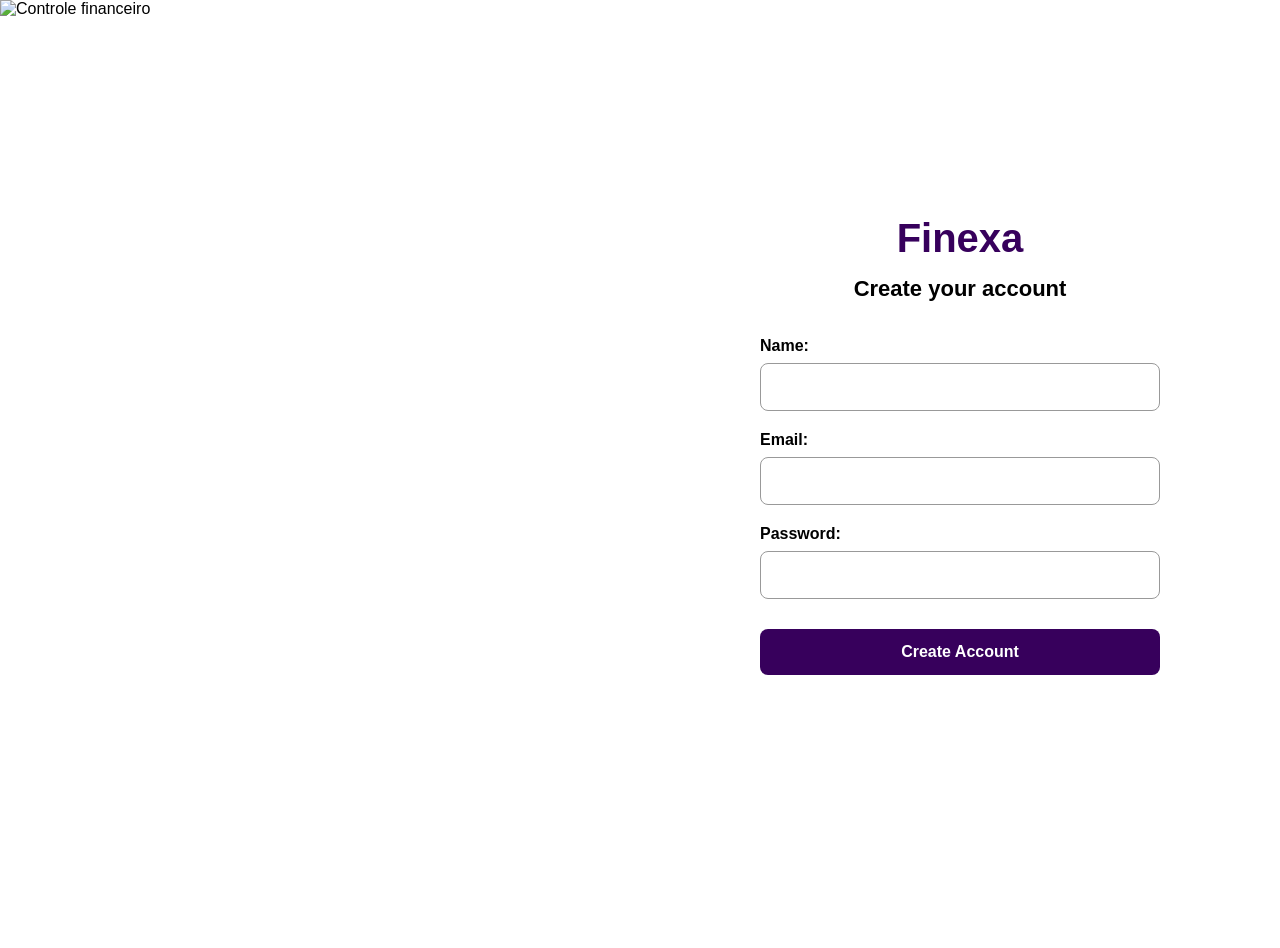
==== pages/index.html @ b5222551 "Update button of register." ====
<!DOCTYPE html>
<html lang="pt-BR">

<head>
    <meta charset="UTF-8">
    <meta name="viewport" content="width=device-width, initial-scale=1.0">

    <link rel="stylesheet" href="../style.css">

    <title>Finexa - registration screen</title>
</head>

<body>

    <main>

        <!-- LADO ESQUERDO -->
        <div class="img-finace_control">

            <img src="https://img.magnific.com/premium-photo/abstract-purple-data-visualization-growth-progress-finance_1276746-15206.jpg?semt=ais_hybrid&w=740&q=80"
                alt="Controle financeiro">

        </div>


        <!-- LADO DIREITO -->
        <div class="block1">

            <div class="logo">
                <h1>Finexa</h1>
            </div>

            <p>Create your account</p>

            <form id="formUsuario">

                <label for="nome">Name:</label>
                <input type="text" id="nome" name="nome" required>
                <span id="erroNome" class="erro"></span>

                <label for="email">Email:</label>
                <input type="email" id="email" name="email" required>
                <span id="erroEmail" class="erro"></span>

                <label for="senha">Password:</label>
                <input type="password" id="senha" name="senha" required>
                <span id="erroSenha" class="erro"></span>

                <input type="submit" id="btnCadastrar" value="Create Account">

            </form>

        </div>

    </main>

    <footer>
        <p>&copy; 2026 Finexa. All rights reserved.</p>
    </footer>

    <div id="modalSucesso" class="modal-sucesso">

        <div class="modal-conteudo">

            <h2>Cadastro realizado!</h2>

            <p id="mensagemUsuario"></p>

            <button id="fecharModal">Continuar</button>

        </div>

    </div>

    <script src="../services/script.js"></script>

</body>

</html>
---- style.css ----
:root {
    --principal-color: rgb(55, 0, 92);
}

* {
    box-sizing: border-box;
    margin: 0;
    padding: 0;
}

html, body {
    height: 100%;
    overflow-x: hidden;
}

body {
    font-family: Arial, sans-serif;
    background-color: #ffffff;
}


/* =========================
   ÁREA PRINCIPAL
========================= */

main {
    display: flex;

    width: 100%;
    min-height: 100vh;
}


/* =========================
   IMAGEM
========================= */

.img-finace_control {
    position: relative;

    width: 50%;
    min-height: 100vh;

    overflow: hidden;
}

.img-finace_control img {
    width: 100%;
    height: 100%;

    object-fit: cover;

    display: block;
}


/* ==================
    LOGO
=================== */

.logo {
    display: flex;
    flex-direction: column;
    text-align: center;

    padding: 10px 20px;
    color: var(--principal-color);
}

.logo h1 {
    font-size: 40px;
}


/* =========================
   FORMULÁRIO
========================= */

.block1 {
    width: 50%;
    min-height: 100vh;

    display: flex;
    flex-direction: column;

    justify-content: center;
    align-items: center;

    padding: 40px;
}

.block1 h1 {
    color: var(--principal-color);
    margin-bottom: 5px;
}

.block1 p {
    font-size: 22px;
    font-weight: bold;

    margin-bottom: 35px;
}


/* FORM */

#formUsuario {
    width: 100%;
    max-width: 400px;

    display: flex;
    flex-direction: column;
}

#formUsuario label {
    margin-bottom: 8px;

    font-weight: bold;
}

#formUsuario input {
    width: 100%;

    padding: 14px;

    margin-bottom: 20px;

    border: 1px solid #999;
    border-radius: 8px;

    font-size: 16px;

    transition: border-color 0.2s, box-shadow 0.2s;
}

#formUsuario input:focus {
    outline: none;

    border-color: var(--principal-color);
    box-shadow: 0 0 0 3px rgba(55, 0, 92, 0.15);
}

#btnCadastrar:disabled {
    background-color: #808080;
    cursor: not-allowed;
}

#formUsuario input[type="submit"] {
    margin-top: 10px;

    padding: 14px;

    border-radius: 8px;

    font-size: 16px;
    font-weight: bold;

    background-color: var(--principal-color);
    color: white;

    border: none;

    cursor: pointer;

    transition: 0.3s;
}

#formUsuario input[type="submit"]:hover {
    background-color: #2a0068;
}


/* =========================
   FOOTER
========================= */

footer {
    text-align: center;

    padding: 15px;
}

/* =========================
   MENSAGEM DE CADASTRO
========================= */

.modal-sucesso {
    position: fixed;
    inset: 0;

    display: none;

    justify-content: center;
    align-items: center;

    background: rgba(0, 0, 0, 0.5);

    z-index: 1000;
}

.modal-conteudo {
    width: 400px;
    max-width: 90%;

    padding: 30px;

    background: white;

    border-radius: 15px;

    text-align: center;

    box-shadow: 0 10px 30px rgba(0, 0, 0, 0.2);
}

.modal-conteudo h2 {
    margin-bottom: 15px;
}

.modal-conteudo p {
    margin-bottom: 25px;
}

.modal-conteudo button {
    padding: 10px 25px;

    border: none;
    border-radius: 8px;

    cursor: pointer;
}

.modal-conteudo button:hover {
    background-color: var(--principal-color);
    transition: 0.3s;
    color: white;
}
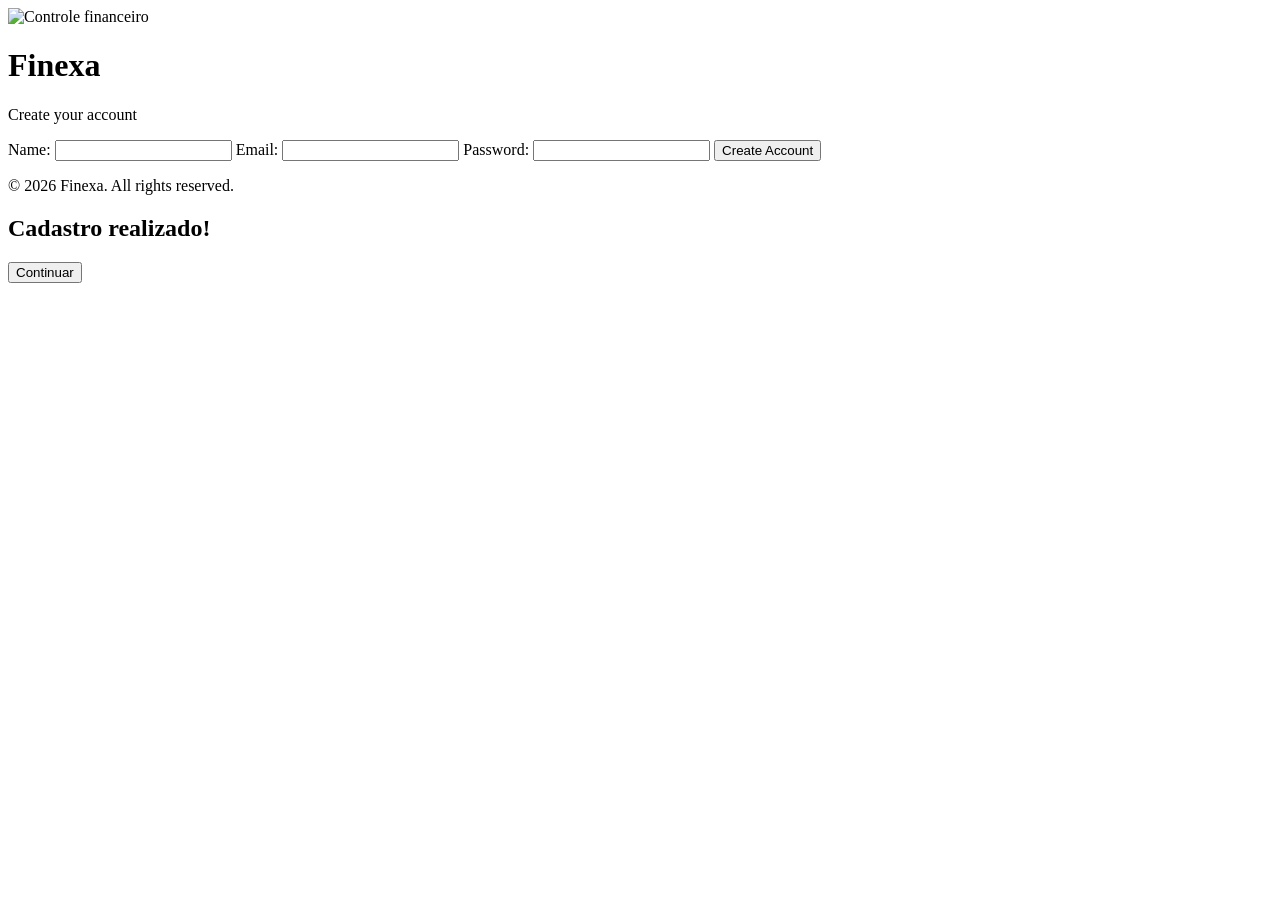
==== commit 87aa2380: "Fragmentacion file CSS in resnposividade" ====
--- a/pages/index.html
+++ b/pages/index.html
@@ -5,7 +5,10 @@
     <meta charset="UTF-8">
     <meta name="viewport" content="width=device-width, initial-scale=1.0">
 
-    <link rel="stylesheet" href="../style.css">
+    <link rel="stylesheet" href="../styles/global.css">
+    <link rel="stylesheet" href="../styles/layout.css">
+    <link rel="stylesheet" href="../styles/form.css">
+    <link rel="stylesheet" href="../styles/modal.css">
 
     <title>Finexa - registration screen</title>
 </head>
@@ -62,7 +65,7 @@
 
         <div class="modal-conteudo">
 
-            <h2>Cadastro realizado!</h2>
+            <h2 id="tituloModal">Cadastro realizado!</h2>
 
             <p id="mensagemUsuario"></p>
 
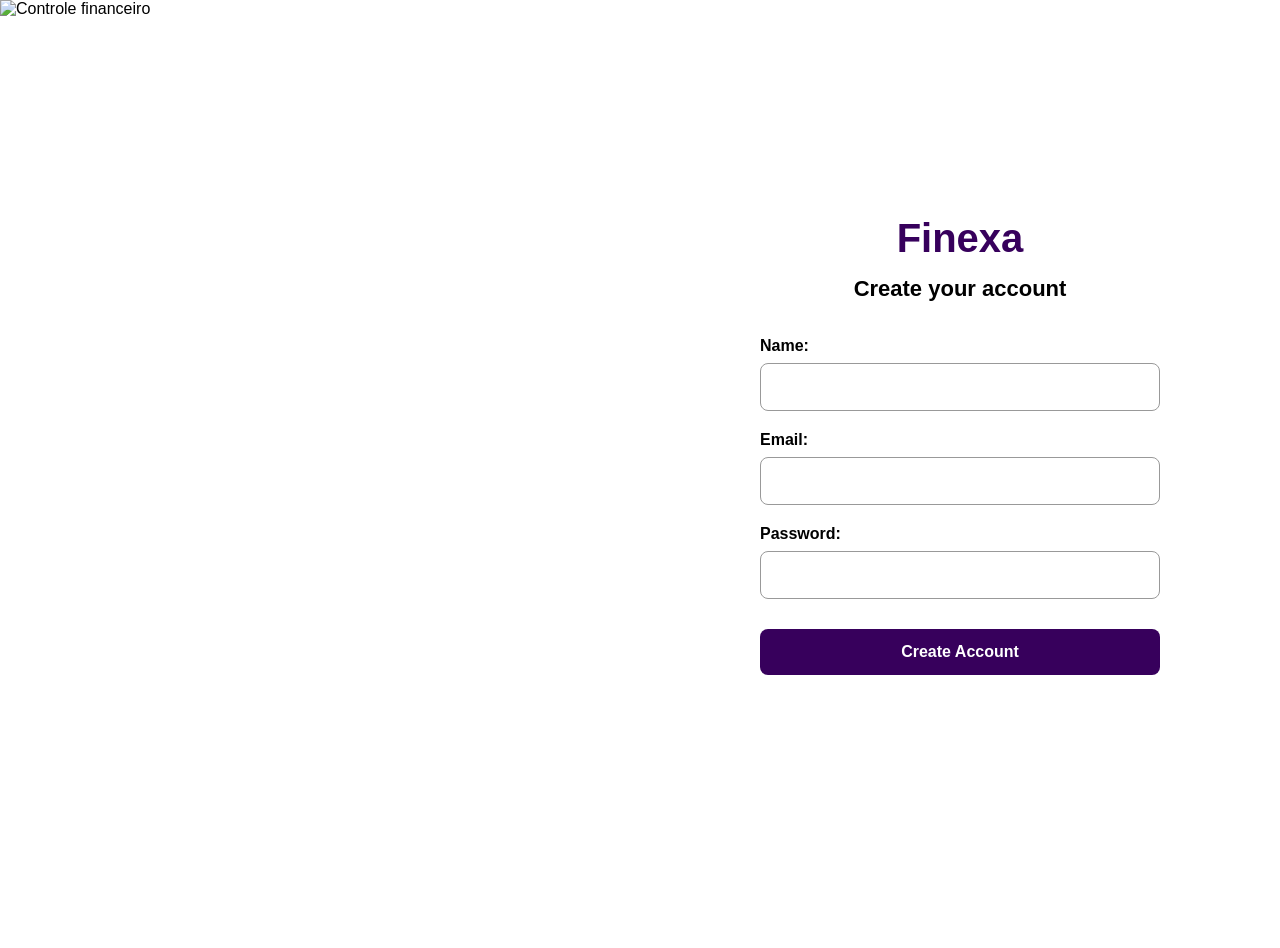
==== commit 6f52f165: "fragmentation of the CSS file by responsibility" ====
--- a/pages/index.html
+++ b/pages/index.html
@@ -5,10 +5,10 @@
     <meta charset="UTF-8">
     <meta name="viewport" content="width=device-width, initial-scale=1.0">
 
-    <link rel="stylesheet" href="../styles/global.css">
-    <link rel="stylesheet" href="../styles/layout.css">
-    <link rel="stylesheet" href="../styles/form.css">
-    <link rel="stylesheet" href="../styles/modal.css">
+    <link rel="stylesheet" href="../style/global.css">
+    <link rel="stylesheet" href="../style/layout.css">
+    <link rel="stylesheet" href="../style/form.css">
+    <link rel="stylesheet" href="../style/modal.css">
 
     <title>Finexa - registration screen</title>
 </head>
--- a/style/global.css
+++ b/style/global.css
@@ -0,0 +1,19 @@
+:root {
+    --principal-color: rgb(55, 0, 92);
+}
+
+* {
+    box-sizing: border-box;
+    margin: 0;
+    padding: 0;
+}
+
+html, body {
+    height: 100%;
+    overflow-x: hidden;
+}
+
+body {
+    font-family: Arial, sans-serif;
+    background-color: #ffffff;
+}
--- a/style/layout.css
+++ b/style/layout.css
@@ -0,0 +1,92 @@
+/* =========================
+   ÁREA PRINCIPAL
+========================= */
+
+main {
+    display: flex;
+
+    width: 100%;
+    min-height: 100vh;
+}
+
+
+/* =========================
+   IMAGEM
+========================= */
+
+.img-finace_control {
+    position: relative;
+
+    width: 50%;
+    min-height: 100vh;
+
+    overflow: hidden;
+}
+
+.img-finace_control img {
+    width: 100%;
+    height: 100%;
+
+    object-fit: cover;
+
+    display: block;
+}
+
+
+/* ==================
+    LOGO
+=================== */
+
+.logo {
+    display: flex;
+    flex-direction: column;
+    text-align: center;
+
+    padding: 10px 20px;
+    color: var(--principal-color);
+}
+
+.logo h1 {
+    font-size: 40px;
+}
+
+
+/* =========================
+   BLOCO DO FORMULÁRIO
+========================= */
+
+.block1 {
+    width: 50%;
+    min-height: 100vh;
+
+    display: flex;
+    flex-direction: column;
+
+    justify-content: center;
+    align-items: center;
+
+    padding: 40px;
+}
+
+.block1 h1 {
+    color: var(--principal-color);
+    margin-bottom: 5px;
+}
+
+.block1 p {
+    font-size: 22px;
+    font-weight: bold;
+
+    margin-bottom: 35px;
+}
+
+
+/* =========================
+   FOOTER
+========================= */
+
+footer {
+    text-align: center;
+
+    padding: 15px;
+}
--- a/style/form.css
+++ b/style/form.css
@@ -0,0 +1,68 @@
+/* =========================
+   FORMULÁRIO
+========================= */
+
+#formUsuario {
+    width: 100%;
+    max-width: 400px;
+
+    display: flex;
+    flex-direction: column;
+}
+
+#formUsuario label {
+    margin-bottom: 8px;
+
+    font-weight: bold;
+}
+
+#formUsuario input {
+    width: 100%;
+
+    padding: 14px;
+
+    margin-bottom: 20px;
+
+    border: 1px solid #999;
+    border-radius: 8px;
+
+    font-size: 16px;
+
+    transition: border-color 0.2s, box-shadow 0.2s;
+}
+
+#formUsuario input:focus {
+    outline: none;
+
+    border-color: var(--principal-color);
+    box-shadow: 0 0 0 3px rgba(55, 0, 92, 0.15);
+}
+
+#btnCadastrar:disabled {
+    background-color: #808080;
+    cursor: not-allowed;
+}
+
+#formUsuario input[type="submit"] {
+    margin-top: 10px;
+
+    padding: 14px;
+
+    border-radius: 8px;
+
+    font-size: 16px;
+    font-weight: bold;
+
+    background-color: var(--principal-color);
+    color: white;
+
+    border: none;
+
+    cursor: pointer;
+
+    transition: 0.3s;
+}
+
+#formUsuario input[type="submit"]:hover {
+    background-color: #2a0068;
+}
--- a/style/modal.css
+++ b/style/modal.css
@@ -0,0 +1,55 @@
+/* =========================
+   MENSAGEM DE CADASTRO
+========================= */
+
+.modal-sucesso {
+    position: fixed;
+    inset: 0;
+
+    display: none;
+
+    justify-content: center;
+    align-items: center;
+
+    background: rgba(0, 0, 0, 0.5);
+
+    z-index: 1000;
+}
+
+.modal-conteudo {
+    width: 400px;
+    max-width: 90%;
+
+    padding: 30px;
+
+    background: white;
+
+    border-radius: 15px;
+
+    text-align: center;
+
+    box-shadow: 0 10px 30px rgba(0, 0, 0, 0.2);
+}
+
+.modal-conteudo h2 {
+    margin-bottom: 15px;
+}
+
+.modal-conteudo p {
+    margin-bottom: 25px;
+}
+
+.modal-conteudo button {
+    padding: 10px 25px;
+
+    border: none;
+    border-radius: 8px;
+
+    cursor: pointer;
+}
+
+.modal-conteudo button:hover {
+    background-color: var(--principal-color);
+    transition: 0.3s;
+    color: white;
+}
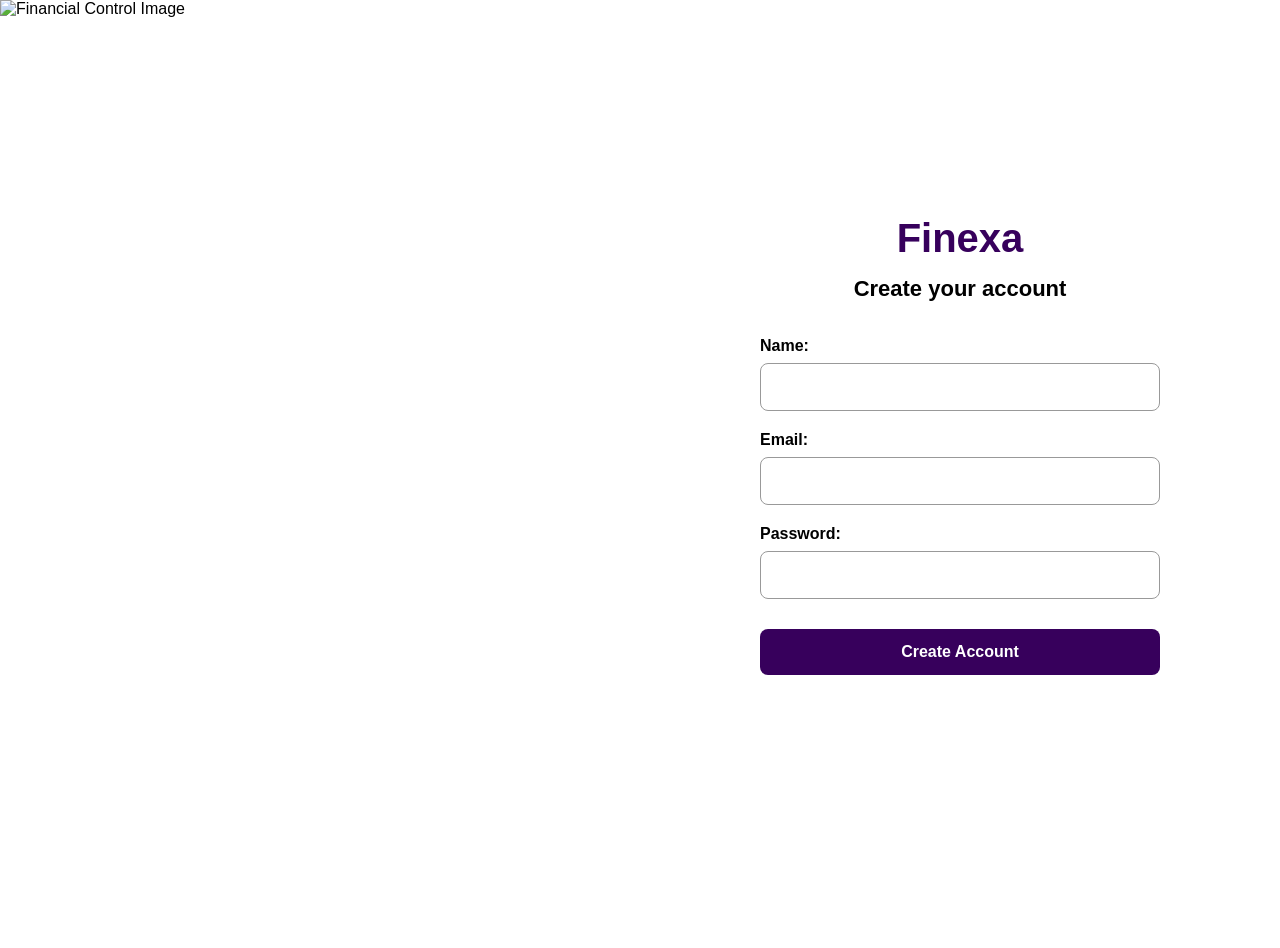
==== commit 7a57ebf8: "Translation of names into English" ====
--- a/pages/index.html
+++ b/pages/index.html
@@ -21,35 +21,35 @@
         <div class="img-finace_control">
 
             <img src="https://img.magnific.com/premium-photo/abstract-purple-data-visualization-growth-progress-finance_1276746-15206.jpg?semt=ais_hybrid&w=740&q=80"
-                alt="Controle financeiro">
+                alt="Financial Control Image">
 
         </div>
 
 
         <!-- LADO DIREITO -->
-        <div class="block1">
+        <div class="registrationForm">
 
-            <div class="logo">
+            <div class="headline">
                 <h1>Finexa</h1>
             </div>
 
             <p>Create your account</p>
 
-            <form id="formUsuario">
+            <form id="userForm">
 
-                <label for="nome">Name:</label>
-                <input type="text" id="nome" name="nome" required>
-                <span id="erroNome" class="erro"></span>
+                <label for="name">Name:</label>
+                <input type="text" id="name" name="nome" required>
+                <span id="erroName" class="erro"></span>
 
                 <label for="email">Email:</label>
                 <input type="email" id="email" name="email" required>
                 <span id="erroEmail" class="erro"></span>
 
-                <label for="senha">Password:</label>
-                <input type="password" id="senha" name="senha" required>
-                <span id="erroSenha" class="erro"></span>
+                <label for="password">Password:</label>
+                <input type="password" id="password" name="senha" required>
+                <span id="erroPassword" class="erro"></span>
 
-                <input type="submit" id="btnCadastrar" value="Create Account">
+                <input type="submit" id="btnRegister" value="Create Account">
 
             </form>
 
@@ -61,15 +61,15 @@
         <p>&copy; 2026 Finexa. All rights reserved.</p>
     </footer>
 
-    <div id="modalSucesso" class="modal-sucesso">
+    <div id="modalResponse" class="modal-response">
 
-        <div class="modal-conteudo">
+        <div class="modal-content">
 
-            <h2 id="tituloModal">Cadastro realizado!</h2>
+            <h2 id="titleModal">Registration complete!</h2>
 
-            <p id="mensagemUsuario"></p>
+            <p id="userMessage"></p>
 
-            <button id="fecharModal">Continuar</button>
+            <button id="closeModal">Continue</button>
 
         </div>
 
--- a/style/layout.css
+++ b/style/layout.css
@@ -37,7 +37,7 @@
     LOGO
 =================== */
 
-.logo {
+.headline {
     display: flex;
     flex-direction: column;
     text-align: center;
@@ -46,7 +46,7 @@
     color: var(--principal-color);
 }
 
-.logo h1 {
+.headline h1 {
     font-size: 40px;
 }
 
@@ -55,7 +55,7 @@
    BLOCO DO FORMULÁRIO
 ========================= */
 
-.block1 {
+.registrationForm {
     width: 50%;
     min-height: 100vh;
 
@@ -68,12 +68,12 @@
     padding: 40px;
 }
 
-.block1 h1 {
+.registrationForm h1 {
     color: var(--principal-color);
     margin-bottom: 5px;
 }
 
-.block1 p {
+.registrationForm p {
     font-size: 22px;
     font-weight: bold;
 
--- a/style/form.css
+++ b/style/form.css
@@ -2,7 +2,7 @@
    FORMULÁRIO
 ========================= */
 
-#formUsuario {
+#userForm {
     width: 100%;
     max-width: 400px;
 
@@ -10,13 +10,13 @@
     flex-direction: column;
 }
 
-#formUsuario label {
+#userForm label {
     margin-bottom: 8px;
 
     font-weight: bold;
 }
 
-#formUsuario input {
+#userForm input {
     width: 100%;
 
     padding: 14px;
@@ -31,19 +31,19 @@
     transition: border-color 0.2s, box-shadow 0.2s;
 }
 
-#formUsuario input:focus {
+#userForm input:focus {
     outline: none;
 
     border-color: var(--principal-color);
     box-shadow: 0 0 0 3px rgba(55, 0, 92, 0.15);
 }
 
-#btnCadastrar:disabled {
+#btnRegister:disabled {
     background-color: #808080;
     cursor: not-allowed;
 }
 
-#formUsuario input[type="submit"] {
+#userForm input[type="submit"] {
     margin-top: 10px;
 
     padding: 14px;
@@ -63,6 +63,6 @@
     transition: 0.3s;
 }
 
-#formUsuario input[type="submit"]:hover {
+#userForm input[type="submit"]:hover {
     background-color: #2a0068;
 }
--- a/style/modal.css
+++ b/style/modal.css
@@ -2,7 +2,7 @@
    MENSAGEM DE CADASTRO
 ========================= */
 
-.modal-sucesso {
+.modal-response {
     position: fixed;
     inset: 0;
 
@@ -16,7 +16,7 @@
     z-index: 1000;
 }
 
-.modal-conteudo {
+.modal-content {
     width: 400px;
     max-width: 90%;
 
@@ -31,15 +31,15 @@
     box-shadow: 0 10px 30px rgba(0, 0, 0, 0.2);
 }
 
-.modal-conteudo h2 {
+.modal-content h2 {
     margin-bottom: 15px;
 }
 
-.modal-conteudo p {
+.modal-content p {
     margin-bottom: 25px;
 }
 
-.modal-conteudo button {
+.modal-content button {
     padding: 10px 25px;
 
     border: none;
@@ -48,7 +48,7 @@
     cursor: pointer;
 }
 
-.modal-conteudo button:hover {
+.modal-content button:hover {
     background-color: var(--principal-color);
     transition: 0.3s;
     color: white;
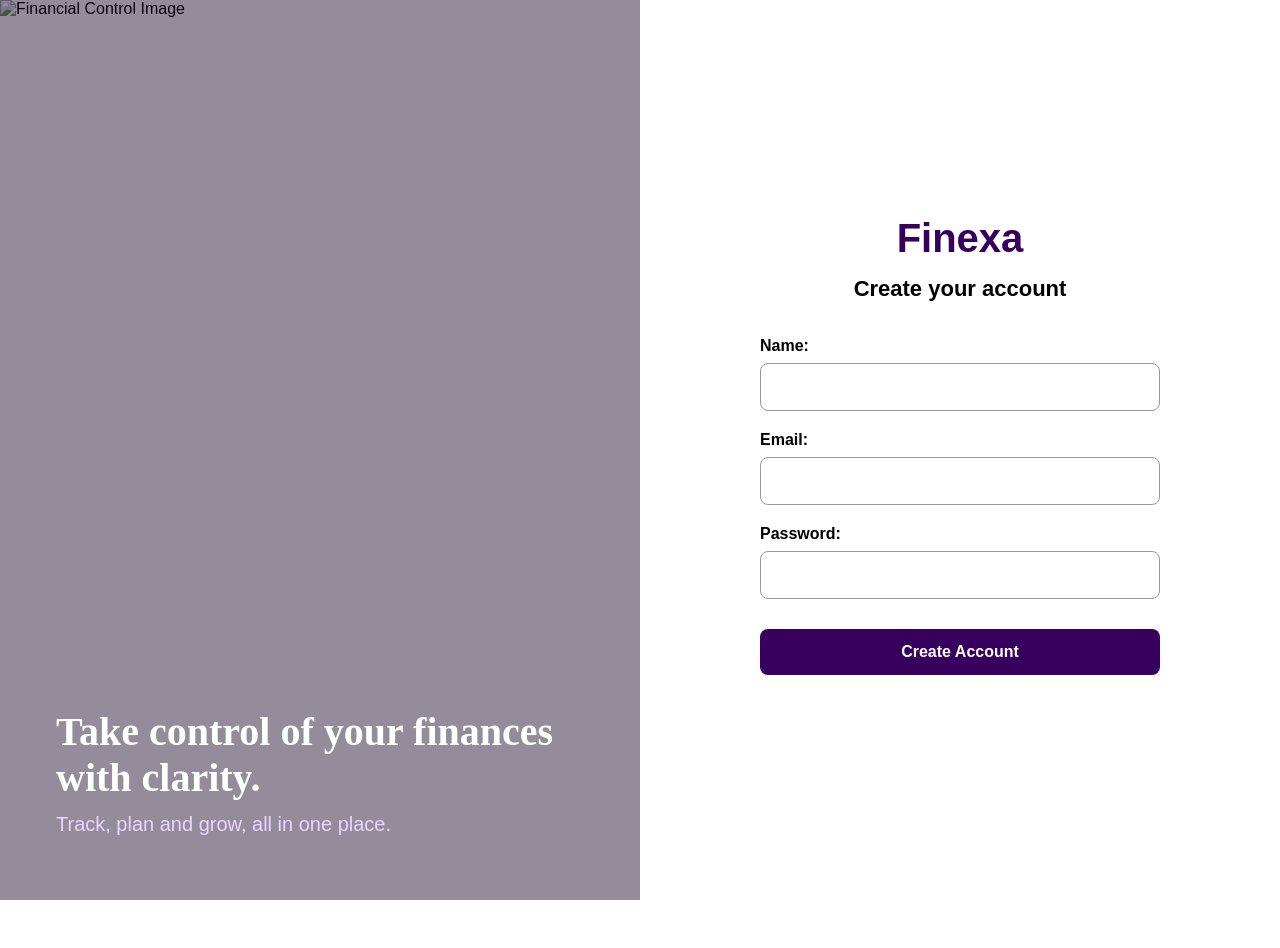
==== commit adb9e247: "Application icon in inputs of name, mail and password. Upgrade in UX/UI" ====
--- a/pages/index.html
+++ b/pages/index.html
@@ -5,12 +5,16 @@
     <meta charset="UTF-8">
     <meta name="viewport" content="width=device-width, initial-scale=1.0">
 
+    <link rel="icon" href="../assets/favicon_finexa.png" type="image/x-icon">
+
     <link rel="stylesheet" href="../style/global.css">
     <link rel="stylesheet" href="../style/layout.css">
     <link rel="stylesheet" href="../style/form.css">
     <link rel="stylesheet" href="../style/modal.css">
 
+    <script src="https://unpkg.com/lucide@latest"></script>
     <title>Finexa - registration screen</title>
+
 </head>
 
 <body>
@@ -22,6 +26,11 @@
 
             <img src="https://img.magnific.com/premium-photo/abstract-purple-data-visualization-growth-progress-finance_1276746-15206.jpg?semt=ais_hybrid&w=740&q=80"
                 alt="Financial Control Image">
+
+            <div class="motivational-message">
+                <h2>Take control of your finances with clarity.</h2>
+                <p>Track, plan and grow, all in one place.</p>
+            </div>
 
         </div>
 
@@ -38,15 +47,28 @@
             <form id="userForm">
 
                 <label for="name">Name:</label>
-                <input type="text" id="name" name="nome" required>
+                <div class="input-container">
+                    <i data-lucide="user"></i>
+                    <input type="text" id="name" name="nome" required>
+                </div>
                 <span id="erroName" class="erro"></span>
 
                 <label for="email">Email:</label>
-                <input type="email" id="email" name="email" required>
+                <div class="input-container">
+                    <i data-lucide="mail"></i>
+                    <input type="email" id="email" name="email" required>
+                </div>
                 <span id="erroEmail" class="erro"></span>
 
                 <label for="password">Password:</label>
-                <input type="password" id="password" name="senha" required>
+                <div class="input-container">
+                    <i data-lucide="lock"></i>
+                    <input type="password" id="password" name="senha" required>
+                    <button type="button" id="togglePassword" class="toggle-password" aria-label="Show password">
+                    <i data-lucide="eye" class="icon-eye"></i>
+                    <i data-lucide="eye-off" class="icon-eye-off"></i>
+                </button>
+                </div>
                 <span id="erroPassword" class="erro"></span>
 
                 <input type="submit" id="btnRegister" value="Create Account">
@@ -75,7 +97,8 @@
 
     </div>
 
-    <script src="../services/script.js"></script>
+    <script src="../services/icons.js"></script>
+    <script src="../services/cadastro.js"></script>
 
 </body>
 
--- a/style/global.css
+++ b/style/global.css
@@ -1,5 +1,6 @@
 :root {
     --principal-color: rgb(55, 0, 92);
+    --background-color: #ffffff;
 }
 
 * {
@@ -15,5 +16,5 @@
 
 body {
     font-family: Arial, sans-serif;
-    background-color: #ffffff;
+    background-color: var(--background-color);
 }
--- a/style/layout.css
+++ b/style/layout.css
@@ -7,6 +7,41 @@
 
     width: 100%;
     min-height: 100vh;
+}
+
+/* =========================
+   MENSAGEM MOTIVACIONAL
+========================= */
+
+.motivational-message {
+    position: absolute;
+    z-index: 1;
+    left: 56px;
+    right: 56px;
+    bottom: 64px;
+    color: #fff;
+}
+
+.motivational-message h2 {
+    font-family: 'Cinzel', serif;
+    font-size: 40px;
+    font-weight: 700;
+    line-height: 1.15;
+}
+
+.motivational-message p {
+    font-family: 'Roboto', sans-serif;
+    margin-top: 12px;
+    font-size: 20px;
+    color: #e9d5ff;
+}
+
+/* escurece a imagem para o texto ficar legível */
+.img-finace_control::after {
+    content: "";
+    position: absolute;
+    inset: 0;
+    background: rgba(18, 0, 31, 0.45);
 }
 
 
--- a/style/form.css
+++ b/style/form.css
@@ -66,3 +66,76 @@
 #userForm input[type="submit"]:hover {
     background-color: #2a0068;
 }
+
+.input-container {
+    position: relative;
+    width: 100%;
+    margin-bottom: 20px;
+}
+
+/* #userForm na frente para vencer a regra "#userForm input" */
+#userForm .input-container input {
+    margin-bottom: 0;
+    padding: 14px 14px 14px 44px;
+}
+
+/* o Lucide transforma <i> em <svg>, por isso as duas regras */
+.input-container i,
+.input-container svg {
+    position: absolute;
+    left: 14px;
+    top: 50%;
+    transform: translateY(-50%);
+
+    width: 18px;
+    height: 18px;
+
+    color: var(--principal-color);
+    pointer-events: none;
+}
+
+/* espaço à direita para o texto não passar por cima do olhinho */
+#userForm .input-container input#password {
+    padding-right: 48px;
+}
+
+.toggle-password {
+    position: absolute;
+    right: 4px;
+    top: 50%;
+    transform: translateY(-50%);
+
+    width: 40px;
+    height: 40px;
+
+    display: flex;
+    align-items: center;
+    justify-content: center;
+
+    border: none;
+    background: transparent;
+    color: #6b7280;
+    cursor: pointer;
+}
+
+.toggle-password:hover {
+    color: var(--principal-color);
+}
+
+.toggle-password svg {
+    width: 20px;
+    height: 20px;
+}
+
+/* mostra só um dos dois ícones por vez */
+.toggle-password .icon-eye-off {
+    display: none;
+}
+
+.toggle-password.showing .icon-eye {
+    display: none;
+}
+
+.toggle-password.showing .icon-eye-off {
+    display: block;
+}
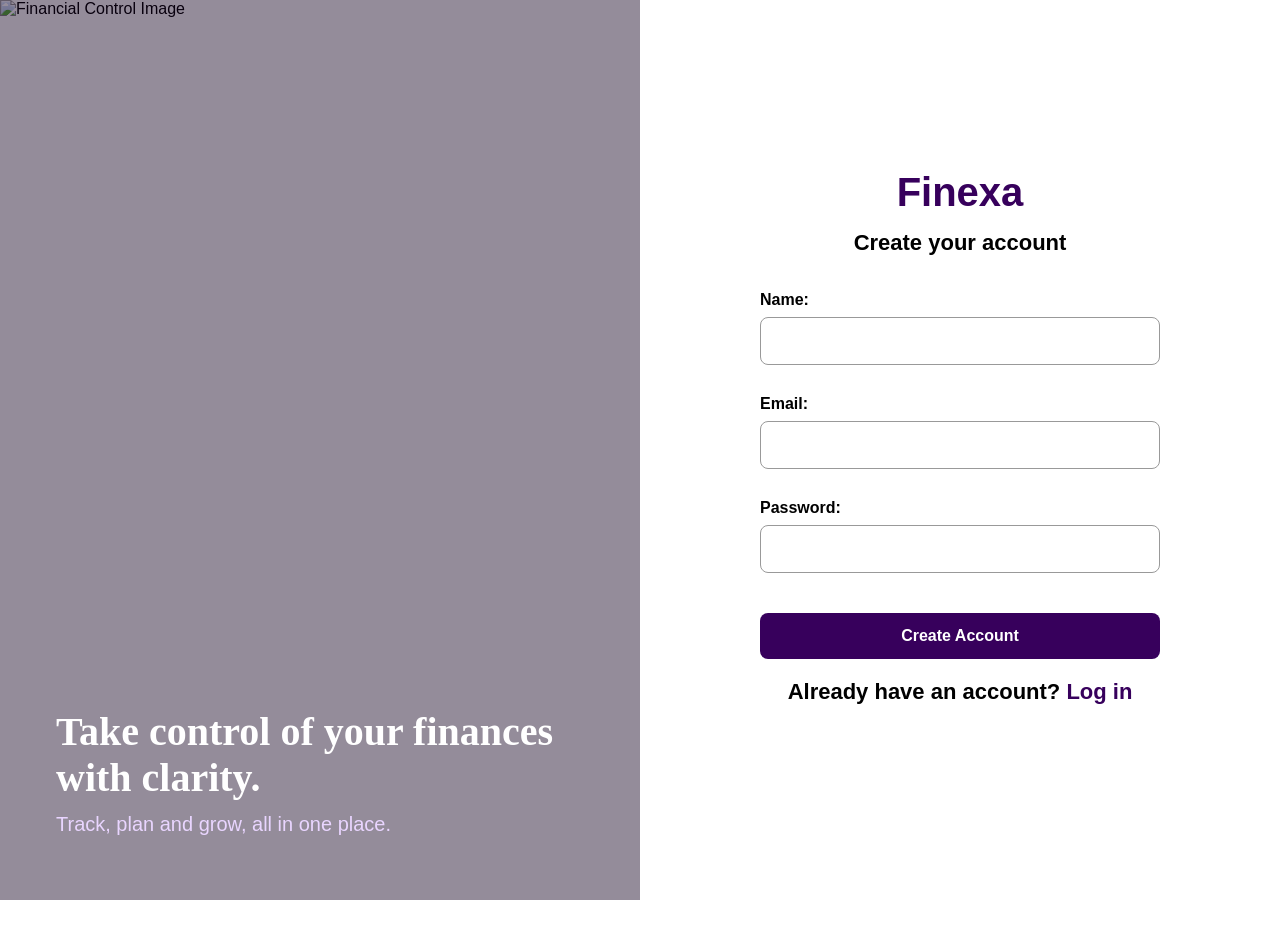
==== commit 87d129a5: "Update de UX/UI 2.0" ====
--- a/pages/index.html
+++ b/pages/index.html
@@ -75,6 +75,10 @@
 
             </form>
 
+        <div class="login-link">
+            <p>Already have an account? <a href="login.html">Log in</a></p>
+        </div>
+
         </div>
 
     </main>
--- a/style/form.css
+++ b/style/form.css
@@ -29,6 +29,11 @@
     font-size: 16px;
 
     transition: border-color 0.2s, box-shadow 0.2s;
+}
+
+.erro {
+    display: block;
+    margin-bottom: 10px;
 }
 
 #userForm input:focus {
@@ -138,4 +143,22 @@
 
 .toggle-password.showing .icon-eye-off {
     display: block;
+}
+
+.input-error {
+    border: 2px solid red !important;
+}
+
+.registrationForm a {
+    margin-top: 20px;
+
+    text-align: center;
+    text-decoration: none;
+
+    color: var(--principal-color);
+    font-weight: bold;
+}
+
+.registrationForm a:hover {
+    text-decoration: underline;
 }
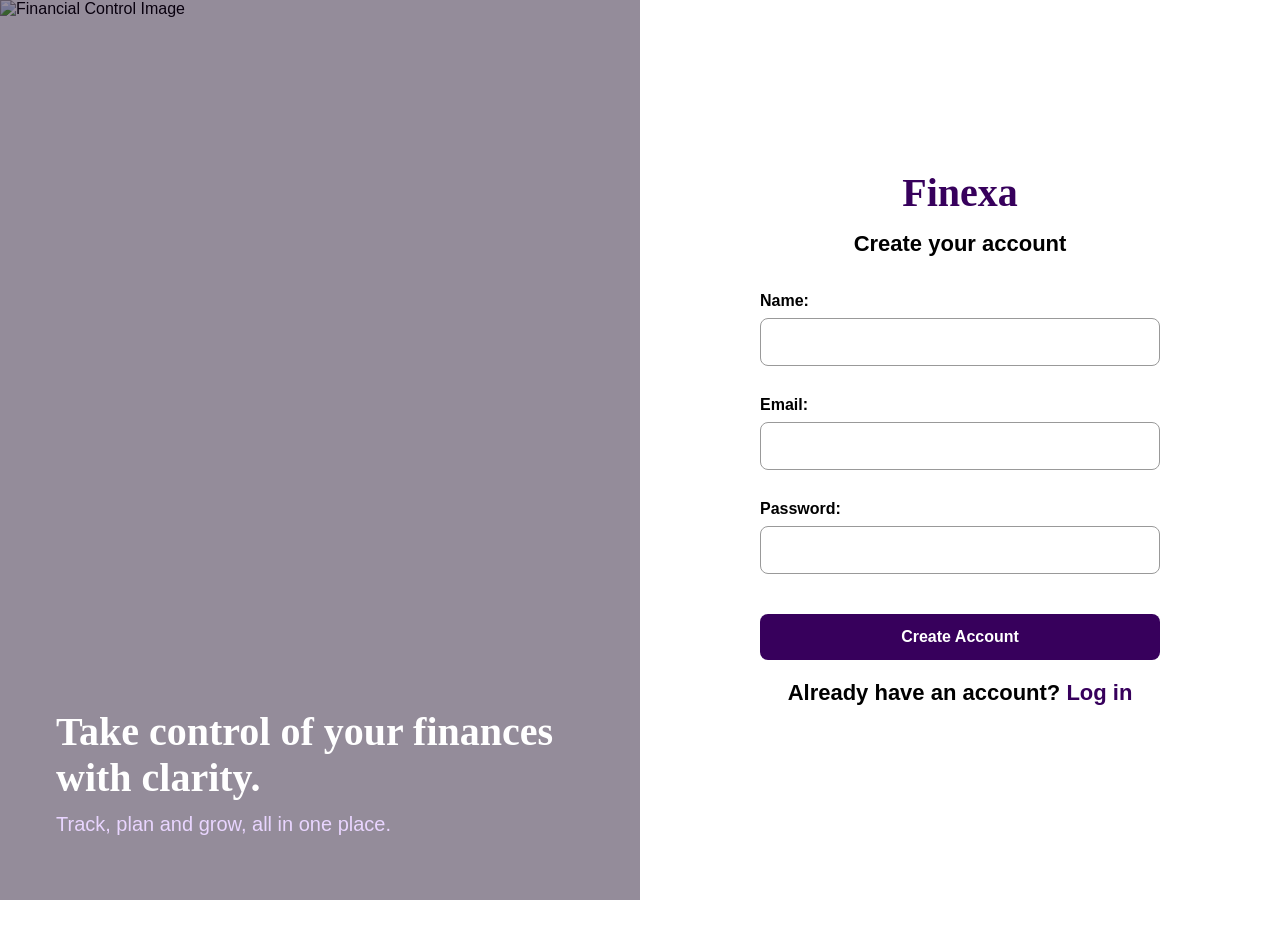
==== commit 2be373a3: "Update UX/UI 3.0" ====
--- a/pages/index.html
+++ b/pages/index.html
@@ -91,6 +91,8 @@
 
         <div class="modal-content">
 
+            <i data-lucide="circle-check" class="success-icon"></i>
+
             <h2 id="titleModal">Registration complete!</h2>
 
             <p id="userMessage"></p>
--- a/style/layout.css
+++ b/style/layout.css
@@ -82,6 +82,7 @@
 }
 
 .headline h1 {
+    font-family: 'Cinzel', serif;
     font-size: 40px;
 }
 
--- a/style/form.css
+++ b/style/form.css
@@ -8,11 +8,14 @@
 
     display: flex;
     flex-direction: column;
+
+    font-family: 'Roboto', sans-serif;
 }
 
 #userForm label {
     margin-bottom: 8px;
 
+    font-family: 'Roboto', sans-serif;
     font-weight: bold;
 }
 
--- a/style/modal.css
+++ b/style/modal.css
@@ -14,6 +14,10 @@
     background: rgba(0, 0, 0, 0.5);
 
     z-index: 1000;
+}
+
+.success-icon {
+    color: var(--principal-color);
 }
 
 .modal-content {
